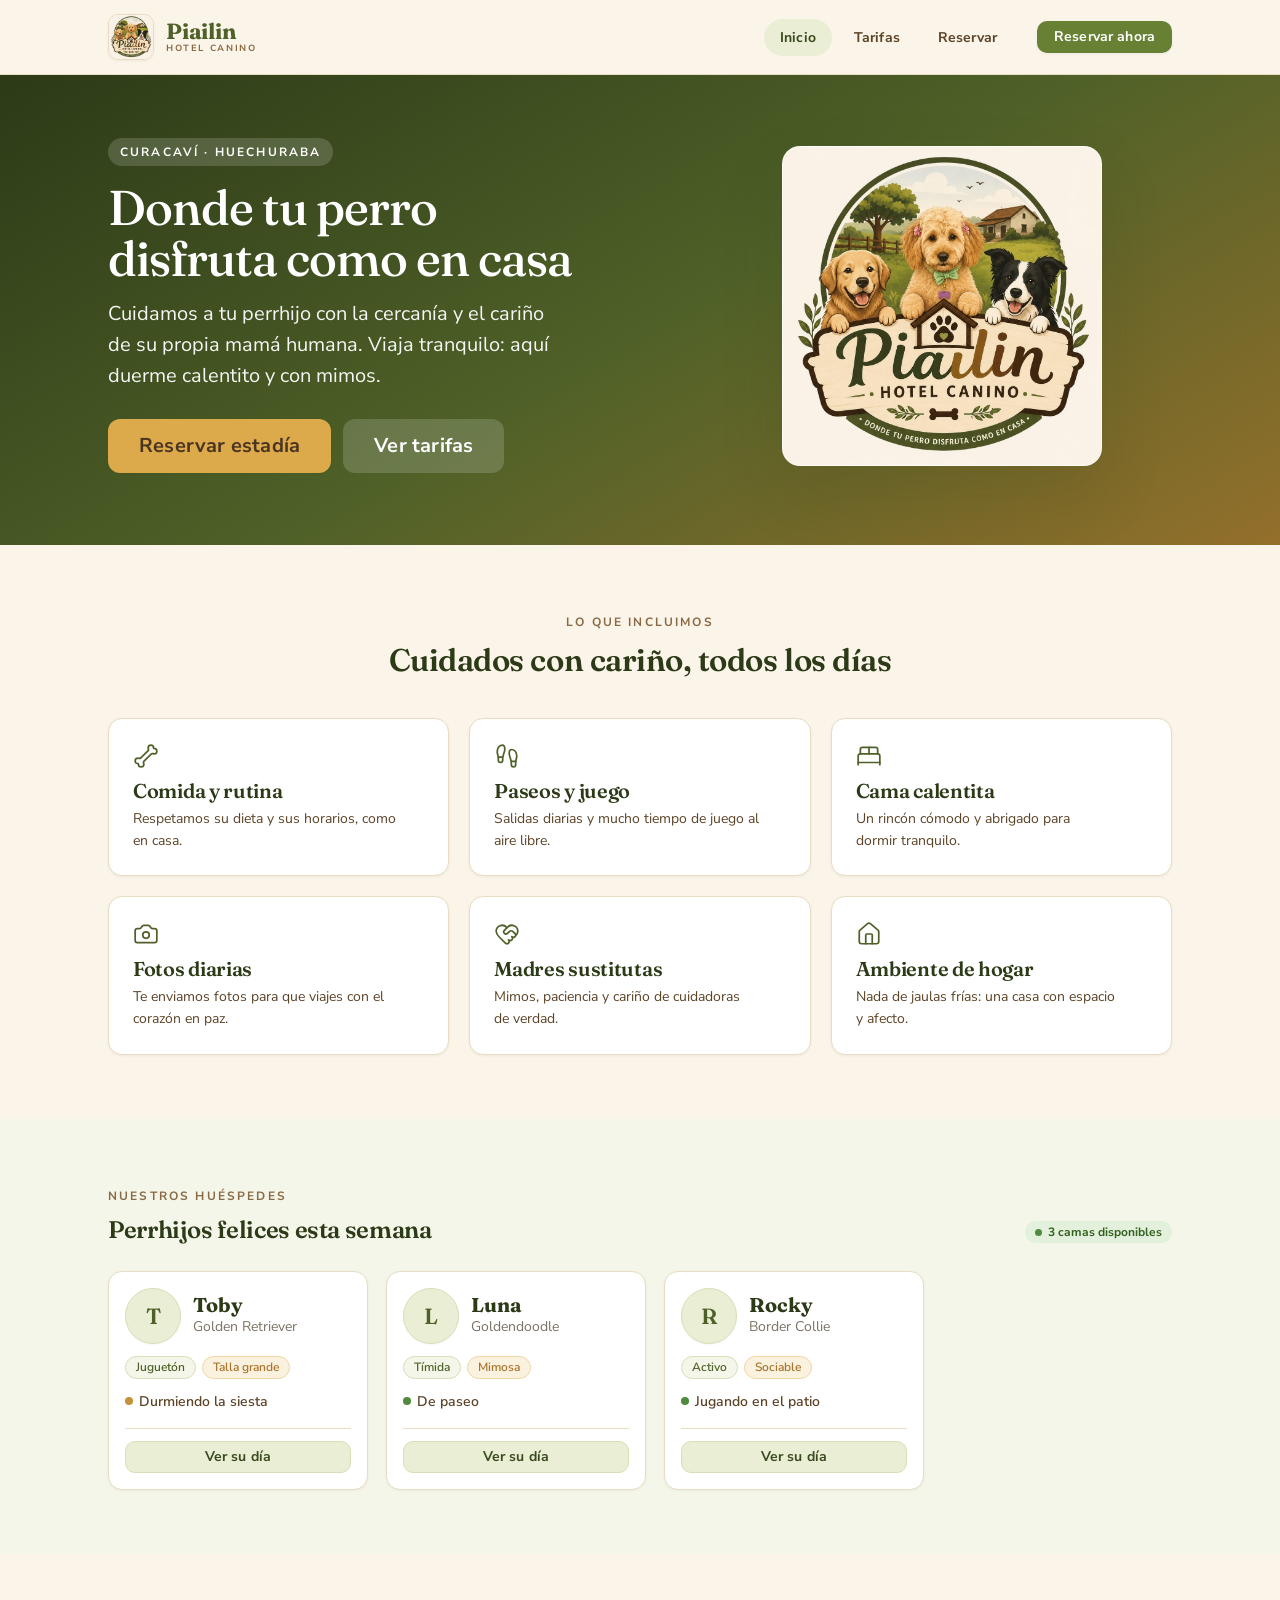
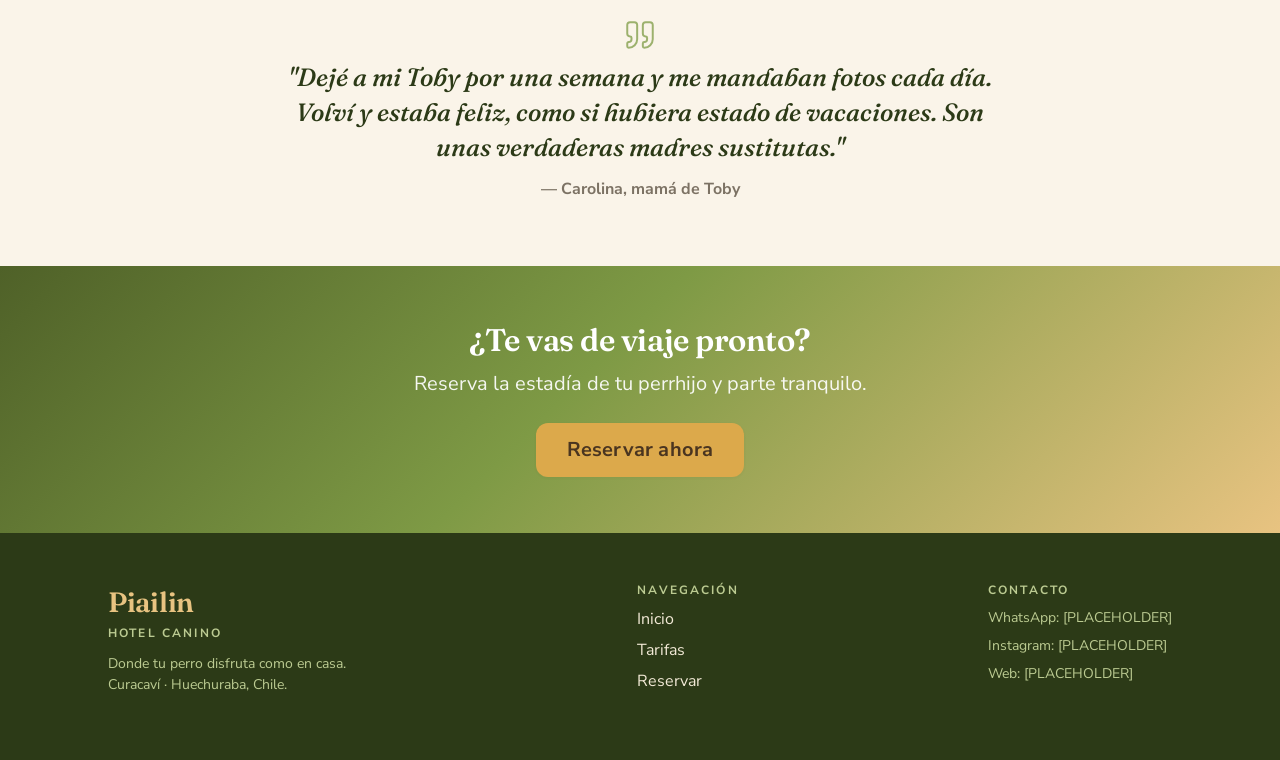
==== sitio-web/index.html @ 6dfc5bbe "Add files via upload" ====
<!DOCTYPE html>
<html lang="es-CL">
<head>
  <meta charset="UTF-8" />
  <meta name="viewport" content="width=device-width, initial-scale=1.0" />
  <title>Piailin · Hotel Canino — Donde tu perro disfruta como en casa</title>
  <meta name="description" content="Piailin Hotel Canino en Curacaví y Huechuraba. Cuidamos a tu perrhijo con la cercanía y el cariño de su propia mamá humana. Viaja tranquilo." />
  <link rel="icon" href="data:image/svg+xml,%3Csvg xmlns='http://www.w3.org/2000/svg' viewBox='0 0 32 32'%3E%3Crect width='32' height='32' rx='7' fill='%23678033'/%3E%3Ctext x='16' y='23' font-family='Georgia,serif' font-size='20' font-weight='700' fill='%23faf4e9' text-anchor='middle'%3EP%3C/text%3E%3C/svg%3E" />
  <link rel="stylesheet" href="./styles.css" />
</head>
<body>

  <!-- ===================== HEADER ===================== -->
  <header class="site-header">
    <div class="bar">
      <a class="brand-lockup" href="#home" data-nav="home">
        <img class="brand-logo" src="./assets/pialin-emblem.jpeg" alt="Logo Piailin Hotel Canino" />
        <span style="display:flex;flex-direction:column;line-height:1.05;text-align:left;">
          <span class="name">Piailin</span>
          <span class="eyebrow sub">Hotel Canino</span>
        </span>
      </a>
      <nav class="site-nav">
        <button class="navlink is-active" data-nav="home">Inicio</button>
        <button class="navlink" data-nav="tarifas">Tarifas</button>
        <button class="navlink" data-nav="reserva">Reservar</button>
      </nav>
      <button class="btn btn--primary btn--sm" data-nav="reserva">Reservar ahora</button>
    </div>
  </header>

  <main>
    <!-- ===================== INICIO ===================== -->
    <section class="view is-active" id="view-home">

      <!-- HERO -->
      <div class="hero">
        <div class="container">
          <div>
            <span class="eyebrow on-hero">Curacaví · Huechuraba</span>
            <h1>Donde tu perro<br />disfruta como en casa</h1>
            <p>Cuidamos a tu perrhijo con la cercanía y el cariño de su propia mamá humana. Viaja tranquilo: aquí duerme calentito y con mimos.</p>
            <div class="cta-row">
              <button class="btn btn--lg btn--secondary" data-nav="reserva">Reservar estadía</button>
              <button class="btn btn--lg btn--ghost-light" data-nav="tarifas">Ver tarifas</button>
            </div>
          </div>
          <div class="emblem-wrap">
            <img class="hero-logo" src="./assets/pialin-emblem.jpeg" alt="Piailin Hotel Canino" />
          </div>
        </div>
      </div>

      <!-- SERVICIOS -->
      <div class="container section">
        <div class="section-head">
          <span class="eyebrow">Lo que incluimos</span>
          <h2>Cuidados con cariño, todos los días</h2>
        </div>
        <div class="services-grid">
          <div class="card card--interactive"><div class="card-icon"><svg viewBox="0 0 24 24" fill="none" stroke="currentColor" stroke-linecap="round" stroke-linejoin="round" aria-hidden="true"><path d="M17 10c.7-.7 1.69 0 2.5 0a2.5 2.5 0 1 0 0-5 .5.5 0 0 1-.5-.5 2.5 2.5 0 1 0-5 0c0 .81.7 1.8 0 2.5l-7 7c-.7.7-1.69 0-2.5 0a2.5 2.5 0 0 0 0 5c.28 0 .5.22.5.5a2.5 2.5 0 1 0 5 0c0-.81-.7-1.8 0-2.5Z"/></svg></div><h3>Comida y rutina</h3><p>Respetamos su dieta y sus horarios, como en casa.</p></div>
          <div class="card card--interactive"><div class="card-icon"><svg viewBox="0 0 24 24" fill="none" stroke="currentColor" stroke-linecap="round" stroke-linejoin="round" aria-hidden="true"><path d="M4 16v-2.38C4 11.5 2.97 10.5 3 8c.03-2.72 1.49-6 4.5-6C9.37 2 10 3.8 10 5.5c0 3.11-2 5.66-2 8.68V16a2 2 0 1 1-4 0Z"/><path d="M20 20v-2.38c0-2.12 1.03-3.12 1-5.62-.03-2.72-1.49-6-4.5-6C14.63 6 14 7.8 14 9.5c0 3.11 2 5.66 2 8.68V20a2 2 0 1 0 4 0Z"/><path d="M16 17h4"/><path d="M4 13h4"/></svg></div><h3>Paseos y juego</h3><p>Salidas diarias y mucho tiempo de juego al aire libre.</p></div>
          <div class="card card--interactive"><div class="card-icon"><svg viewBox="0 0 24 24" fill="none" stroke="currentColor" stroke-linecap="round" stroke-linejoin="round" aria-hidden="true"><path d="M2 20v-8a2 2 0 0 1 2-2h16a2 2 0 0 1 2 2v8"/><path d="M4 10V6a2 2 0 0 1 2-2h12a2 2 0 0 1 2 2v4"/><path d="M12 4v6"/><path d="M2 18h20"/></svg></div><h3>Cama calentita</h3><p>Un rincón cómodo y abrigado para dormir tranquilo.</p></div>
          <div class="card card--interactive"><div class="card-icon"><svg viewBox="0 0 24 24" fill="none" stroke="currentColor" stroke-linecap="round" stroke-linejoin="round" aria-hidden="true"><path d="M13.997 4a2 2 0 0 1 1.76 1.05l.486.9A2 2 0 0 0 18.003 7H20a2 2 0 0 1 2 2v9a2 2 0 0 1-2 2H4a2 2 0 0 1-2-2V9a2 2 0 0 1 2-2h1.997a2 2 0 0 0 1.759-1.048l.489-.904A2 2 0 0 1 10.004 4z"/><circle cx="12" cy="13" r="3"/></svg></div><h3>Fotos diarias</h3><p>Te enviamos fotos para que viajes con el corazón en paz.</p></div>
          <div class="card card--interactive"><div class="card-icon"><svg viewBox="0 0 24 24" fill="none" stroke="currentColor" stroke-linecap="round" stroke-linejoin="round" aria-hidden="true"><path d="M19.414 14.414C21 12.828 22 11.5 22 9.5a5.5 5.5 0 0 0-9.591-3.676.6.6 0 0 1-.818.001A5.5 5.5 0 0 0 2 9.5c0 2.3 1.5 4 3 5.5l5.535 5.362a2 2 0 0 0 2.879.052 2.12 2.12 0 0 0-.004-3 2.124 2.124 0 1 0 3-3 2.124 2.124 0 0 0 3.004 0 2 2 0 0 0 0-2.828l-1.881-1.882a2.41 2.41 0 0 0-3.409 0l-1.71 1.71a2 2 0 0 1-2.828 0 2 2 0 0 1 0-2.828l2.823-2.762"/></svg></div><h3>Madres sustitutas</h3><p>Mimos, paciencia y cariño de cuidadoras de verdad.</p></div>
          <div class="card card--interactive"><div class="card-icon"><svg viewBox="0 0 24 24" fill="none" stroke="currentColor" stroke-linecap="round" stroke-linejoin="round" aria-hidden="true"><path d="M15 21v-8a1 1 0 0 0-1-1h-4a1 1 0 0 0-1 1v8"/><path d="M3 10a2 2 0 0 1 .709-1.528l7-6a2 2 0 0 1 2.582 0l7 6A2 2 0 0 1 21 10v9a2 2 0 0 1-2 2H5a2 2 0 0 1-2-2z"/></svg></div><h3>Ambiente de hogar</h3><p>Nada de jaulas frías: una casa con espacio y afecto.</p></div>
        </div>
      </div>

      <!-- HUÉSPEDES -->
      <div class="surface-soft">
        <div class="container section">
          <div class="guests-head">
            <div>
              <span class="eyebrow">Nuestros huéspedes</span>
              <h2 style="margin-top:8px;margin-bottom:0;">Perrhijos felices esta semana</h2>
            </div>
            <span class="badge badge--success"><span class="dot"></span>3 camas disponibles</span>
          </div>
          <div class="guests-row">

            <div class="card card--interactive petcard">
              <div class="pet-head">
                <span class="avatar avatar--initial">T</span>
                <div><div class="pet-name">Toby</div><div class="pet-breed">Golden Retriever</div></div>
              </div>
              <div class="pet-tags"><span class="tag">Juguetón</span><span class="tag tag--gold">Talla grande</span></div>
              <div class="pet-status"><span class="sdot sdot--resting"></span><span class="label">Durmiendo la siesta</span></div>
              <div class="pet-foot"><button class="btn btn--sm btn--soft btn--block">Ver su día</button></div>
            </div>

            <div class="card card--interactive petcard">
              <div class="pet-head">
                <span class="avatar avatar--initial">L</span>
                <div><div class="pet-name">Luna</div><div class="pet-breed">Goldendoodle</div></div>
              </div>
              <div class="pet-tags"><span class="tag">Tímida</span><span class="tag tag--gold">Mimosa</span></div>
              <div class="pet-status"><span class="sdot sdot--online"></span><span class="label">De paseo</span></div>
              <div class="pet-foot"><button class="btn btn--sm btn--soft btn--block">Ver su día</button></div>
            </div>

            <div class="card card--interactive petcard">
              <div class="pet-head">
                <span class="avatar avatar--initial">R</span>
                <div><div class="pet-name">Rocky</div><div class="pet-breed">Border Collie</div></div>
              </div>
              <div class="pet-tags"><span class="tag">Activo</span><span class="tag tag--gold">Sociable</span></div>
              <div class="pet-status"><span class="sdot sdot--online"></span><span class="label">Jugando en el patio</span></div>
              <div class="pet-foot"><button class="btn btn--sm btn--soft btn--block">Ver su día</button></div>
            </div>

          </div>
        </div>
      </div>

      <!-- TESTIMONIO -->
      <div class="container section">
        <div class="quote">
          <div class="svg-accent"><svg viewBox="0 0 24 24" fill="none" stroke="currentColor" stroke-linecap="round" stroke-linejoin="round" aria-hidden="true"><path d="M16 3a2 2 0 0 0-2 2v6a2 2 0 0 0 2 2 1 1 0 0 1 1 1v1a2 2 0 0 1-2 2 1 1 0 0 0-1 1v2a1 1 0 0 0 1 1 6 6 0 0 0 6-6V5a2 2 0 0 0-2-2z"/><path d="M5 3a2 2 0 0 0-2 2v6a2 2 0 0 0 2 2 1 1 0 0 1 1 1v1a2 2 0 0 1-2 2 1 1 0 0 0-1 1v2a1 1 0 0 0 1 1 6 6 0 0 0 6-6V5a2 2 0 0 0-2-2z"/></svg></div>
          <blockquote>"Dejé a mi Toby por una semana y me mandaban fotos cada día. Volví y estaba feliz, como si hubiera estado de vacaciones. Son unas verdaderas madres sustitutas."</blockquote>
          <cite>— Carolina, mamá de Toby</cite>
        </div>
      </div>

      <!-- CTA -->
      <div class="cta-band">
        <div class="container">
          <h2>¿Te vas de viaje pronto?</h2>
          <p>Reserva la estadía de tu perrhijo y parte tranquilo.</p>
          <button class="btn btn--lg btn--secondary" data-nav="reserva">Reservar ahora</button>
        </div>
      </div>
    </section>

    <!-- ===================== TARIFAS ===================== -->
    <section class="view" id="view-tarifas">
      <div class="hero" style="background:var(--gradient-soft);">
        <div class="container" style="display:block;text-align:center;padding:56px 28px;">
          <span class="eyebrow">Tarifas referenciales</span>
          <h1 style="color:var(--text-strong);font-size:var(--text-3xl);margin:12px 0 8px;">Planes pensados para su bienestar</h1>
          <p class="lead" style="color:var(--text-body);max-width:560px;margin:0 auto;">Todas las tarifas incluyen alimentación, cuidados, juego supervisado y fotos diarias. Valores en pesos chilenos (CLP).</p>
        </div>
      </div>

      <div class="container section">
        <table class="price-table">
          <thead>
            <tr><th>Modalidad</th><th>Semanal</th><th>Mensual</th></tr>
          </thead>
          <tbody>
            <tr><td class="modal">Hospedaje estándar (medianos y grandes)</td><td class="price">$89.900</td><td class="price">$299.900</td></tr>
            <tr><td class="modal">Hospedaje perros pequeños (hasta 10 kg)</td><td class="price">$79.900</td><td class="price">$269.900</td></tr>
            <tr><td class="modal">Suite con humano (duerme con persona de confianza)</td><td class="price">$109.900</td><td class="price">$369.900</td></tr>
            <tr><td class="modal">Cuidados especiales (medicamentos / atención adicional)</td><td class="price">$99.900</td><td class="price">$329.900</td></tr>
            <tr><td class="modal">Madre sustituta (acompañamiento constante)</td><td class="price">$119.900</td><td class="price">$399.900</td></tr>
          </tbody>
        </table>
        <p class="price-note">Las tarifas son referenciales — consulta el valor actualizado según temporada y disponibilidad.</p>

        <div class="section-head" style="margin-top:56px;">
          <span class="eyebrow">Premiamos la confianza</span>
          <h2>Descuentos para clientes recurrentes</h2>
        </div>
        <div class="disc-grid">
          <div class="card disc-card"><div class="level">Piailin Amigo</div><div class="cond">2ª estadía en adelante</div><div class="pct">5%</div></div>
          <div class="card disc-card"><div class="level">Piailin Familiar</div><div class="cond">3 estadías o más en el año</div><div class="pct">10%</div></div>
          <div class="card disc-card"><div class="level">Piailin Viajero</div><div class="cond">Plan mensual recurrente (3 meses+)</div><div class="pct">15%</div></div>
          <div class="card disc-card"><div class="level">Piailin Premium</div><div class="cond">Contrato anual o 6 meses seguidos</div><div class="pct">20% <span style="font-size:var(--text-sm);color:var(--text-muted);">+ prioridad</span></div></div>
          <div class="card disc-card"><div class="level">Multi-mascota</div><div class="cond">2+ perritos de la misma familia</div><div class="pct">10% <span style="font-size:var(--text-sm);color:var(--text-muted);">por mascota</span></div></div>
        </div>
        <p class="price-note">Descuentos acumulables hasta un máximo del 25%. El descuento multi-mascota aplica desde la segunda mascota.</p>
      </div>

      <div class="cta-band">
        <div class="container">
          <h2>¿Listo para reservar?</h2>
          <p>Cuéntanos de tu perrhijo y coordinamos su estadía.</p>
          <button class="btn btn--lg btn--secondary" data-nav="reserva">Reservar estadía</button>
        </div>
      </div>
    </section>

    <!-- ===================== RESERVA ===================== -->
    <section class="view" id="view-reserva">
      <div class="hero" style="background:var(--gradient-soft);">
        <div class="container" style="display:block;text-align:center;padding:56px 28px;">
          <span class="eyebrow">Reserva tu estadía</span>
          <h1 style="color:var(--text-strong);font-size:var(--text-3xl);margin:12px 0 8px;">Déjalo en buenas manos</h1>
          <p class="lead" style="color:var(--text-body);max-width:560px;margin:0 auto;">Completa los datos y te contactamos por WhatsApp para confirmar todo con cariño.</p>
        </div>
      </div>

      <div class="container section">
        <div class="reserva-grid">
          <!-- Formulario -->
          <form class="card" id="reserva-form" novalidate>
            <h2 style="font-size:var(--text-xl);">Datos de la reserva</h2>
            <div class="form-row">
              <label class="field"><span class="lbl">Tu nombre</span><span class="control"><input type="text" name="nombre" placeholder="Carolina" required /></span></label>
              <label class="field"><span class="lbl">WhatsApp</span><span class="control"><input type="tel" name="fono" placeholder="+56 9 ..." required /></span></label>
            </div>
            <div class="form-row">
              <label class="field"><span class="lbl">Nombre de tu perrhijo</span><span class="control"><input type="text" name="perro" placeholder="Toby" required /></span></label>
              <label class="field"><span class="lbl">Raza / tamaño</span><span class="control"><input type="text" name="raza" placeholder="Golden, talla grande" /></span></label>
            </div>
            <div class="form-row">
              <label class="field"><span class="lbl">Desde</span><span class="control"><input type="date" name="desde" required /></span></label>
              <label class="field"><span class="lbl">Hasta</span><span class="control"><input type="date" name="hasta" required /></span></label>
            </div>
            <div class="form-row">
              <label class="field"><span class="lbl">Modalidad</span><span class="control"><select name="modalidad">
                <option>Hospedaje estándar</option>
                <option>Hospedaje perros pequeños</option>
                <option>Suite con humano</option>
                <option>Cuidados especiales</option>
                <option>Madre sustituta</option>
              </select></span></label>
              <label class="field"><span class="lbl">Sede</span><span class="control"><select name="sede">
                <option>Curacaví (principal)</option>
                <option>Huechuraba</option>
              </select></span></label>
            </div>
            <label class="field"><span class="lbl">Cuéntanos de su rutina, mañas y mimos</span><span class="control"><textarea name="notas" placeholder="Come 2 veces al día, duerme en la cama, le encanta la pelota..."></textarea></span></label>
            <button type="submit" class="btn btn--lg btn--primary btn--block"><svg viewBox="0 0 24 24" fill="none" stroke="currentColor" stroke-linecap="round" stroke-linejoin="round" aria-hidden="true"><path d="M2.992 16.342a2 2 0 0 1 .094 1.167l-1.065 3.29a1 1 0 0 0 1.236 1.168l3.413-.998a2 2 0 0 1 1.099.092 10 10 0 1 0-4.777-4.719"/></svg> Enviar solicitud por WhatsApp</button>
            <p class="price-note" id="form-msg" style="display:none;"></p>
          </form>

          <!-- Aside de confianza -->
          <aside>
            <div class="card card--soft" style="margin-bottom:18px;">
              <h3 style="font-size:var(--text-lg);">Viaja tranquilo</h3>
              <p style="font-size:var(--text-sm);">Te enviamos fotos cada día y coordinamos todo por WhatsApp. Tu perrhijo duerme calentito y con mimos, como en casa.</p>
            </div>
            <div class="card">
              <h3 style="font-size:var(--text-lg);">Nuestras sedes</h3>
              <p style="font-size:var(--text-sm);margin-bottom:10px;"><strong>Curacaví</strong> — 5.000 m², zona rural, aire puro. Hospedaje, juegos, cuidados especiales y madres sustitutas.</p>
              <p style="font-size:var(--text-sm);margin:0;"><strong>Huechuraba</strong> — sector norte, acceso rápido. Punto de ingreso y servicio Piailin Express (pickup y delivery).</p>
            </div>
          </aside>
        </div>
      </div>
    </section>
  </main>

  <!-- ===================== FOOTER ===================== -->
  <footer class="site-footer">
    <div class="container">
      <div>
        <div class="name">Piailin</div>
        <div class="eyebrow" style="color:var(--green-300);">Hotel Canino</div>
        <p class="muted" style="margin-top:10px;max-width:280px;">Donde tu perro disfruta como en casa. Curacaví · Huechuraba, Chile.</p>
      </div>
      <div>
        <div class="eyebrow" style="color:var(--green-300);margin-bottom:8px;">Navegación</div>
        <p style="margin:0;"><a href="#home" data-nav="home">Inicio</a></p>
        <p style="margin:6px 0 0;"><a href="#tarifas" data-nav="tarifas">Tarifas</a></p>
        <p style="margin:6px 0 0;"><a href="#reserva" data-nav="reserva">Reservar</a></p>
      </div>
      <div>
        <div class="eyebrow" style="color:var(--green-300);margin-bottom:8px;">Contacto</div>
        <p class="muted" style="margin:0;">WhatsApp: [PLACEHOLDER]</p>
        <p class="muted" style="margin:6px 0 0;">Instagram: [PLACEHOLDER]</p>
        <p class="muted" style="margin:6px 0 0;">Web: [PLACEHOLDER]</p>
      </div>
    </div>
  </footer>

  <script>
    // --- Router simple por vistas ---
    function navigate(view) {
      document.querySelectorAll('.view').forEach(v => v.classList.remove('is-active'));
      var target = document.getElementById('view-' + view);
      if (target) target.classList.add('is-active');
      document.querySelectorAll('.site-nav .navlink').forEach(b => {
        b.classList.toggle('is-active', b.getAttribute('data-nav') === view);
      });
      window.scrollTo({ top: 0, behavior: 'smooth' });
      if (history.replaceState) history.replaceState(null, '', '#' + view);
    }
    document.addEventListener('click', function (e) {
      var el = e.target.closest('[data-nav]');
      if (!el) return;
      e.preventDefault();
      navigate(el.getAttribute('data-nav'));
    });
    // Vista inicial desde el hash
    var initial = (location.hash || '#home').replace('#', '');
    if (document.getElementById('view-' + initial)) navigate(initial);

    // --- Envío del formulario por WhatsApp ---
    // ⬇️ PON AQUÍ EL NÚMERO de WhatsApp del hotel, formato internacional sin "+" ni espacios.
    //    Ejemplo Chile: '56912345678'. Si lo dejas vacío, WhatsApp te dejará elegir el contacto.
    var WHATSAPP_NUMERO = ''; // [PLACEHOLDER]

    document.getElementById('reserva-form').addEventListener('submit', function (e) {
      e.preventDefault();
      var f = this;
      var msg = document.getElementById('form-msg');

      // Validación básica de los campos requeridos
      if (!f.checkValidity()) {
        msg.style.display = 'block';
        msg.style.color = 'var(--danger)';
        msg.textContent = 'Completa los datos requeridos para enviar tu solicitud.';
        f.reportValidity();
        return;
      }

      var g = function (n) { return (f.elements[n] && f.elements[n].value.trim()) || '—'; };
      var lineas = [
        'Hola Piailin 🐾 Quiero reservar una estadía.',
        '',
        '👤 Nombre: ' + g('nombre'),
        '📱 WhatsApp: ' + g('fono'),
        '🐶 Perrhijo: ' + g('perro') + ' (' + g('raza') + ')',
        '📅 Fechas: ' + g('desde') + ' a ' + g('hasta'),
        '🏠 Modalidad: ' + g('modalidad'),
        '📍 Sede: ' + g('sede'),
        '📝 Notas: ' + g('notas')
      ];
      var texto = encodeURIComponent(lineas.join('\n'));
      var url = 'https://wa.me/' + WHATSAPP_NUMERO + '?text=' + texto;

      window.open(url, '_blank');

      msg.style.display = 'block';
      msg.style.color = 'var(--success)';
      msg.textContent = WHATSAPP_NUMERO
        ? '¡Gracias! Abrimos WhatsApp con tu solicitud lista para enviar.'
        : '¡Gracias! Abrimos WhatsApp con tu mensaje listo — elige el contacto de Piailin para enviarlo.';
    });
  </script>
</body>
</html>
---- sitio-web/styles.css ----
/* ============================================================
   PIALIN — Sitio web · entrada de estilos
   Reúne los tokens del sistema de diseño + estilos del sitio.
   ============================================================ */
@import url('./tokens/typography.css');
@import url('./tokens/colors.css');
@import url('./tokens/spacing.css');
@import url('./tokens/base.css');
@import url('./components.css');
@import url('./refine.css');
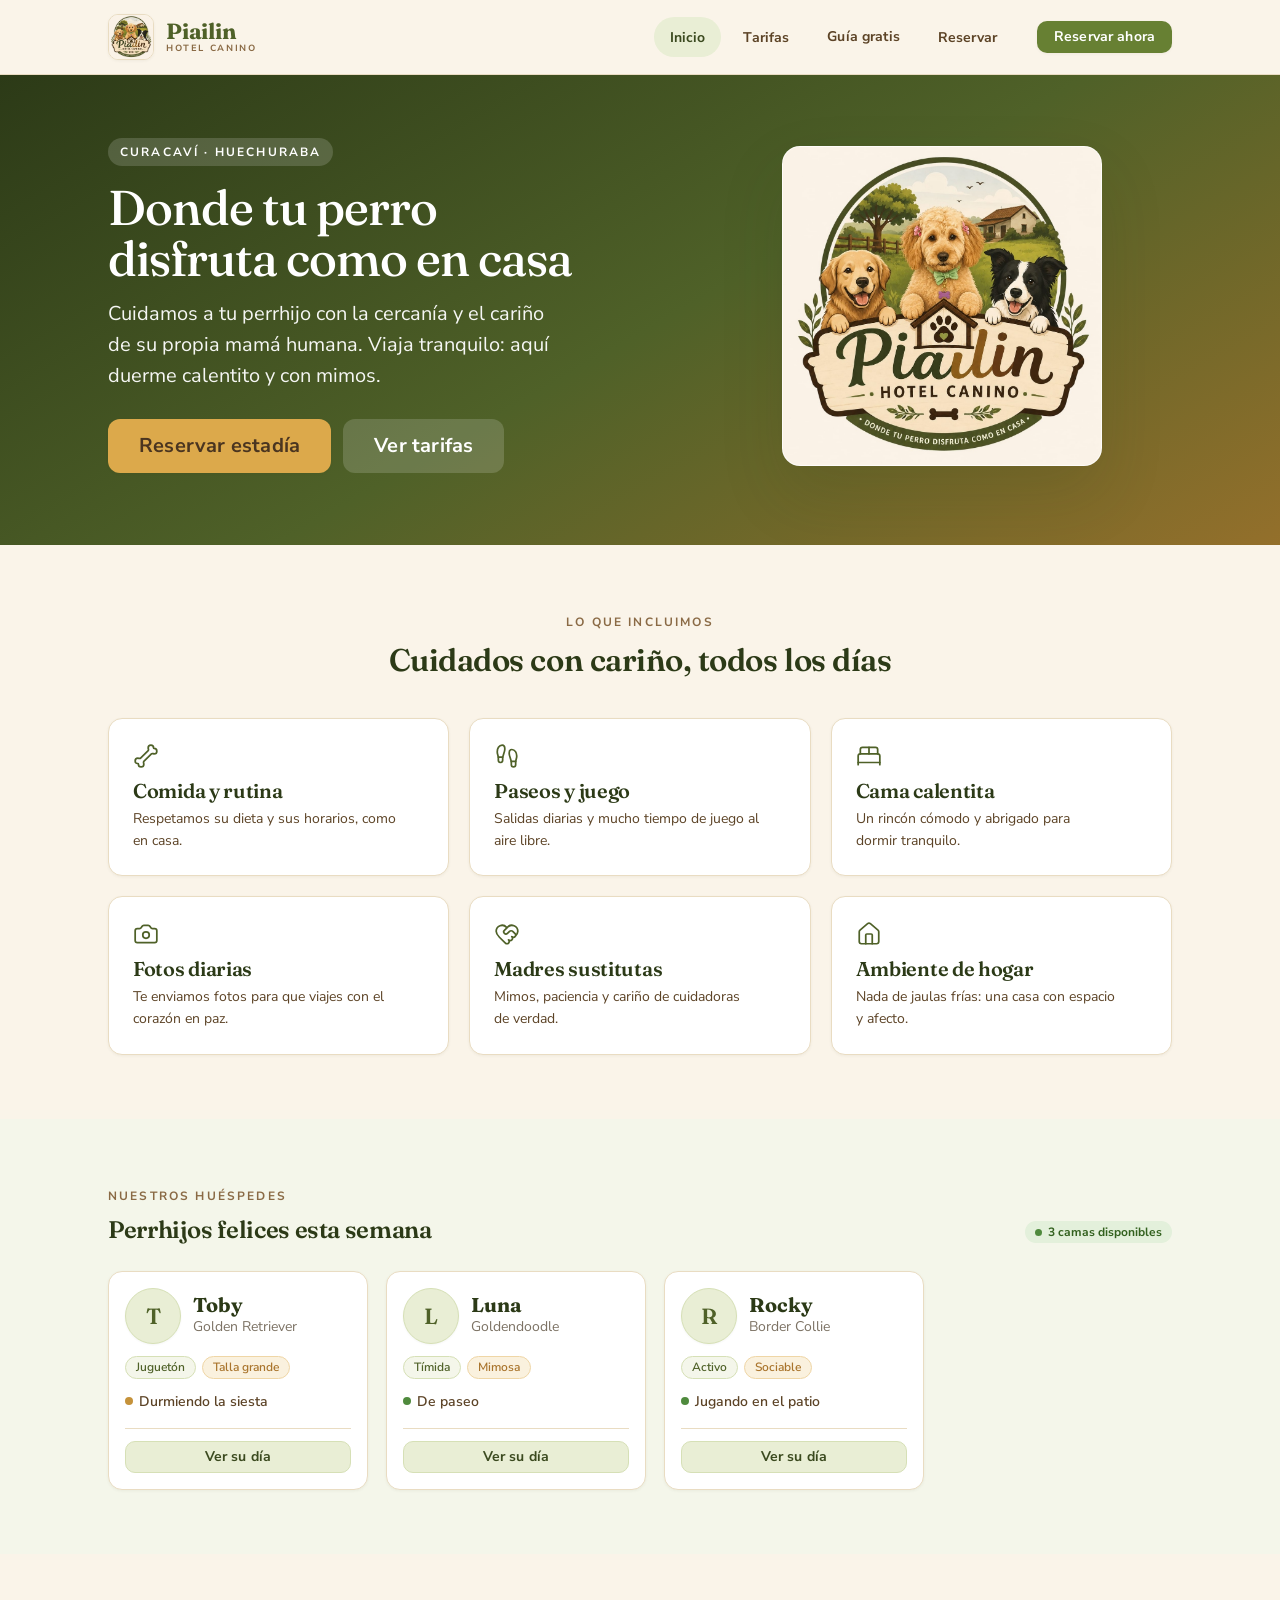
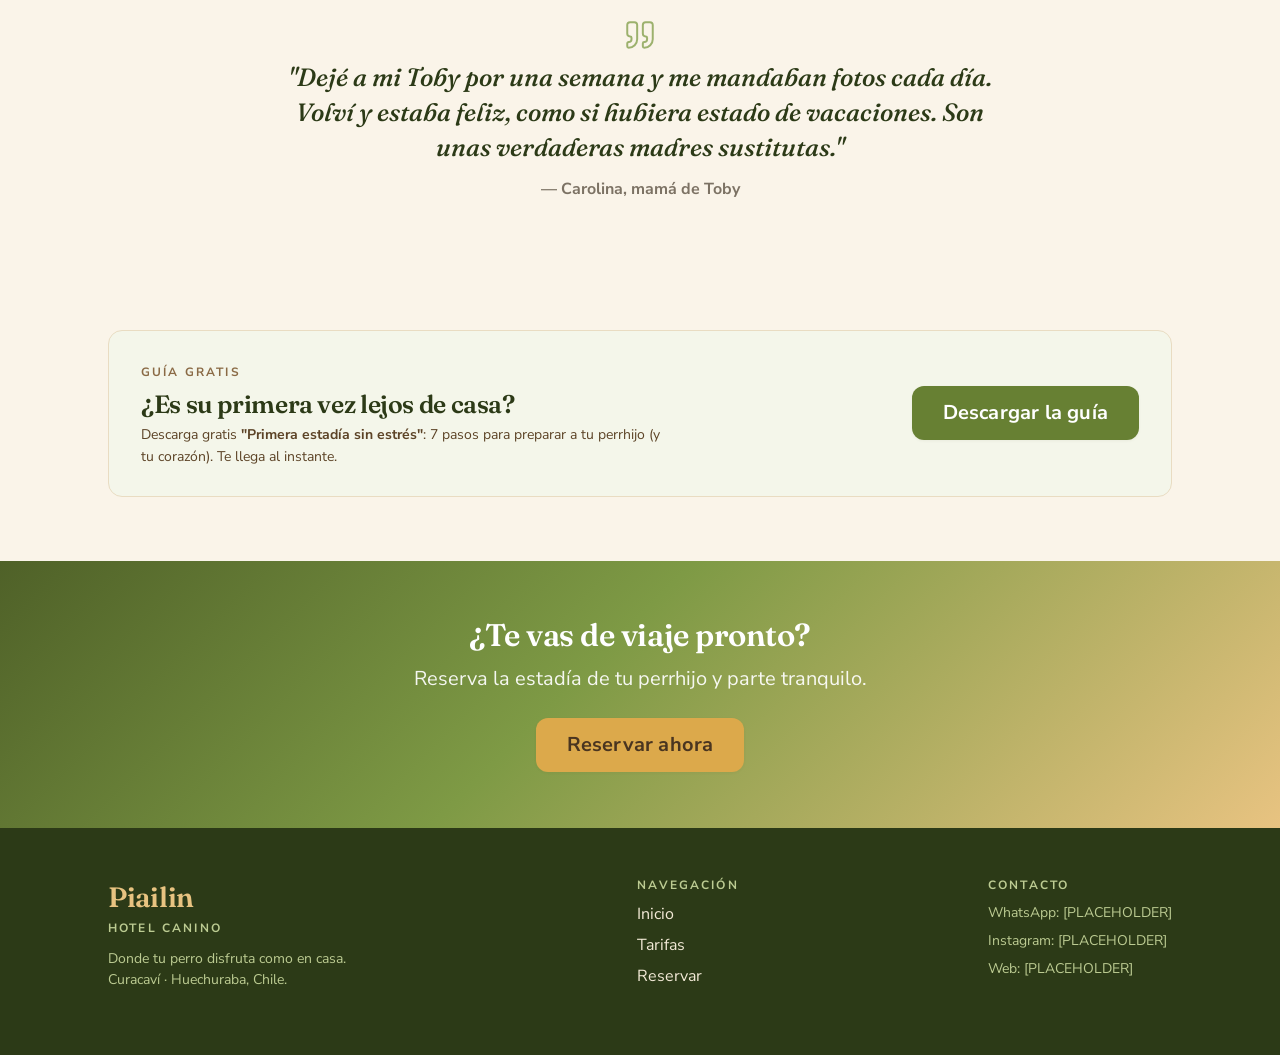
==== commit f3c3dacb: "Add files via upload" ====
--- a/sitio-web/index.html
+++ b/sitio-web/index.html
@@ -23,6 +23,7 @@
       <nav class="site-nav">
         <button class="navlink is-active" data-nav="home">Inicio</button>
         <button class="navlink" data-nav="tarifas">Tarifas</button>
+        <a class="navlink" href="./guia.html">Guía gratis</a>
         <button class="navlink" data-nav="reserva">Reservar</button>
       </nav>
       <button class="btn btn--primary btn--sm" data-nav="reserva">Reservar ahora</button>
@@ -119,6 +120,18 @@
           <div class="svg-accent"><svg viewBox="0 0 24 24" fill="none" stroke="currentColor" stroke-linecap="round" stroke-linejoin="round" aria-hidden="true"><path d="M16 3a2 2 0 0 0-2 2v6a2 2 0 0 0 2 2 1 1 0 0 1 1 1v1a2 2 0 0 1-2 2 1 1 0 0 0-1 1v2a1 1 0 0 0 1 1 6 6 0 0 0 6-6V5a2 2 0 0 0-2-2z"/><path d="M5 3a2 2 0 0 0-2 2v6a2 2 0 0 0 2 2 1 1 0 0 1 1 1v1a2 2 0 0 1-2 2 1 1 0 0 0-1 1v2a1 1 0 0 0 1 1 6 6 0 0 0 6-6V5a2 2 0 0 0-2-2z"/></svg></div>
           <blockquote>"Dejé a mi Toby por una semana y me mandaban fotos cada día. Volví y estaba feliz, como si hubiera estado de vacaciones. Son unas verdaderas madres sustitutas."</blockquote>
           <cite>— Carolina, mamá de Toby</cite>
+        </div>
+      </div>
+
+      <!-- IMÁN DE LEADS: guía gratis -->
+      <div class="container section">
+        <div class="card card--soft" style="display:grid;grid-template-columns:1fr auto;gap:24px;align-items:center;padding:28px 32px;">
+          <div>
+            <span class="eyebrow">Guía gratis</span>
+            <h2 style="font-size:var(--text-xl);margin:6px 0 6px;">¿Es su primera vez lejos de casa?</h2>
+            <p style="margin:0;color:var(--text-body);max-width:520px;">Descarga gratis <strong>"Primera estadía sin estrés"</strong>: 7 pasos para preparar a tu perrhijo (y tu corazón). Te llega al instante.</p>
+          </div>
+          <a class="btn btn--lg btn--primary" href="./guia.html">Descargar la guía</a>
         </div>
       </div>
 
@@ -221,7 +234,9 @@
               </select></span></label>
             </div>
             <label class="field"><span class="lbl">Cuéntanos de su rutina, mañas y mimos</span><span class="control"><textarea name="notas" placeholder="Come 2 veces al día, duerme en la cama, le encanta la pelota..."></textarea></span></label>
-            <button type="submit" class="btn btn--lg btn--primary btn--block"><svg viewBox="0 0 24 24" fill="none" stroke="currentColor" stroke-linecap="round" stroke-linejoin="round" aria-hidden="true"><path d="M2.992 16.342a2 2 0 0 1 .094 1.167l-1.065 3.29a1 1 0 0 0 1.236 1.168l3.413-.998a2 2 0 0 1 1.099.092 10 10 0 1 0-4.777-4.719"/></svg> Enviar solicitud por WhatsApp</button>
+            <input type="hidden" name="_subject" value="Nueva reserva — Piailin Hotel Canino" />
+            <button type="submit" class="btn btn--lg btn--primary btn--block"><svg viewBox="0 0 24 24" fill="none" stroke="currentColor" stroke-linecap="round" stroke-linejoin="round" aria-hidden="true"><path d="M2.992 16.342a2 2 0 0 1 .094 1.167l-1.065 3.29a1 1 0 0 0 1.236 1.168l3.413-.998a2 2 0 0 1 1.099.092 10 10 0 1 0-4.777-4.719"/></svg> Enviar reserva</button>
+            <p style="font-size:var(--text-xs);color:var(--text-muted);margin-top:10px;text-align:center;">Al enviar, recibiremos tus datos para coordinar la reserva y te contactaremos por correo o WhatsApp. No los compartimos con terceros.</p>
             <p class="price-note" id="form-msg" style="display:none;"></p>
           </form>
 
@@ -287,10 +302,17 @@
     var initial = (location.hash || '#home').replace('#', '');
     if (document.getElementById('view-' + initial)) navigate(initial);
 
-    // --- Envío del formulario por WhatsApp ---
-    // ⬇️ PON AQUÍ EL NÚMERO de WhatsApp del hotel, formato internacional sin "+" ni espacios.
-    //    Ejemplo Chile: '56912345678'. Si lo dejas vacío, WhatsApp te dejará elegir el contacto.
+    // ============================================================
+    //  CONFIGURACIÓN DEL FORMULARIO DE RESERVA
+    // ============================================================
+    // 1) Número de WhatsApp del hotel (formato internacional sin "+" ni espacios).
+    //    Ejemplo Chile: '56912345678'. Si lo dejas vacío, WhatsApp deja elegir el contacto.
     var WHATSAPP_NUMERO = ''; // [PLACEHOLDER]
+
+    // 2) Endpoint de Formspree para recibir las reservas por CORREO.
+    //    Crea una cuenta gratis en formspree.io, crea un formulario y pega aquí su URL.
+    //    Ejemplo: 'https://formspree.io/f/abcdwxyz'. Si lo dejas vacío, solo se usa WhatsApp.
+    var FORMSPREE_ENDPOINT = ''; // [PLACEHOLDER]
 
     document.getElementById('reserva-form').addEventListener('submit', function (e) {
       e.preventDefault();
@@ -318,16 +340,41 @@
         '📍 Sede: ' + g('sede'),
         '📝 Notas: ' + g('notas')
       ];
-      var texto = encodeURIComponent(lineas.join('\n'));
-      var url = 'https://wa.me/' + WHATSAPP_NUMERO + '?text=' + texto;
-
-      window.open(url, '_blank');
-
-      msg.style.display = 'block';
-      msg.style.color = 'var(--success)';
-      msg.textContent = WHATSAPP_NUMERO
-        ? '¡Gracias! Abrimos WhatsApp con tu solicitud lista para enviar.'
-        : '¡Gracias! Abrimos WhatsApp con tu mensaje listo — elige el contacto de Piailin para enviarlo.';
+
+      function abrirWhatsApp() {
+        var url = 'https://wa.me/' + WHATSAPP_NUMERO + '?text=' + encodeURIComponent(lineas.join('\n'));
+        window.open(url, '_blank');
+      }
+      function exito(textoExtra) {
+        msg.style.display = 'block';
+        msg.style.color = 'var(--success)';
+        msg.textContent = '¡Gracias! Recibimos tu reserva' + (textoExtra || '') + ' Te contactaremos pronto. 🐾';
+        f.reset();
+      }
+      function errorSuave() {
+        msg.style.display = 'block';
+        msg.style.color = 'var(--danger)';
+        msg.textContent = 'No pudimos guardar la reserva, pero abrimos WhatsApp para que nos escribas directo.';
+      }
+
+      // 1) Guardar en el correo (Formspree) si está configurado; luego 2) abrir WhatsApp.
+      if (FORMSPREE_ENDPOINT) {
+        fetch(FORMSPREE_ENDPOINT, {
+          method: 'POST',
+          body: new FormData(f),
+          headers: { 'Accept': 'application/json' }
+        }).then(function (r) {
+          abrirWhatsApp();
+          if (r.ok) { exito(' por correo y abrimos WhatsApp.'); }
+          else { errorSuave(); }
+        }).catch(function () {
+          abrirWhatsApp();
+          errorSuave();
+        });
+      } else {
+        abrirWhatsApp();
+        exito(WHATSAPP_NUMERO ? ' y abrimos WhatsApp.' : ' — elige el contacto de Piailin en WhatsApp para enviarlo.');
+      }
     });
   </script>
 </body>
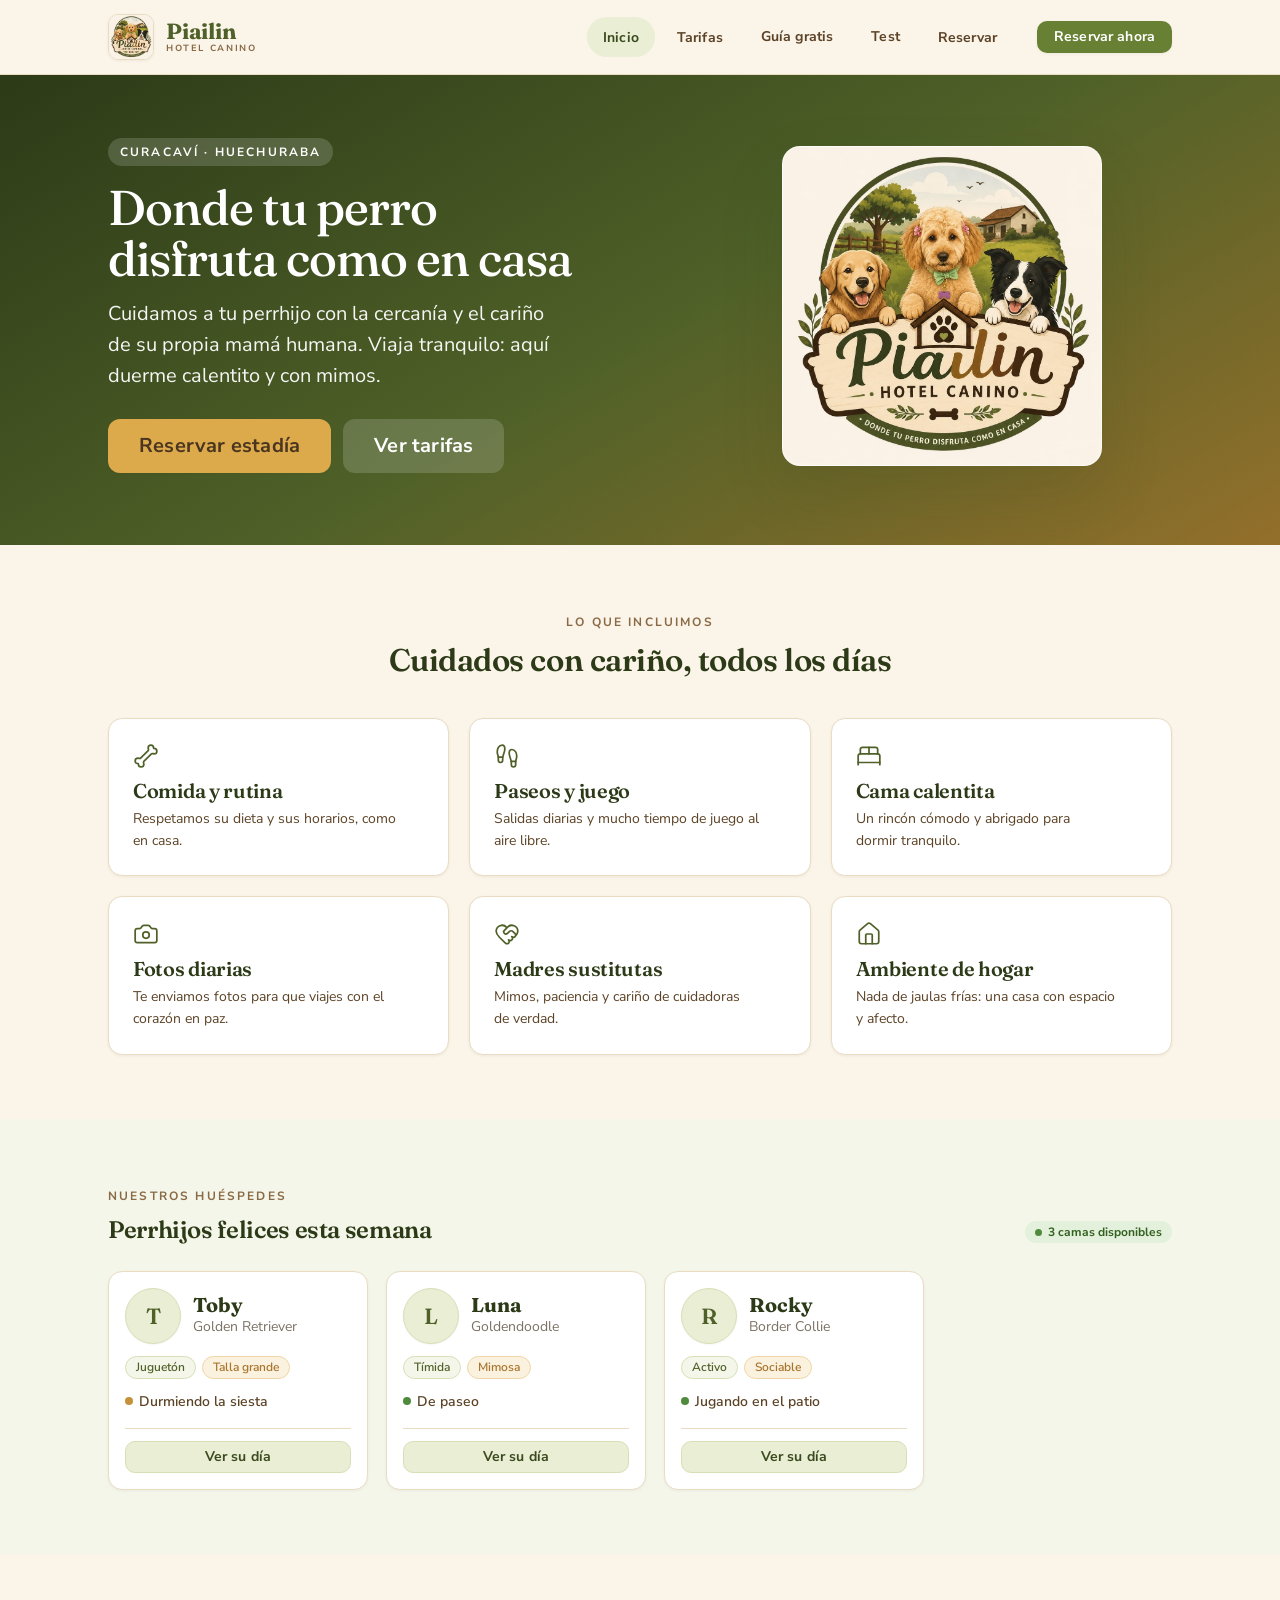
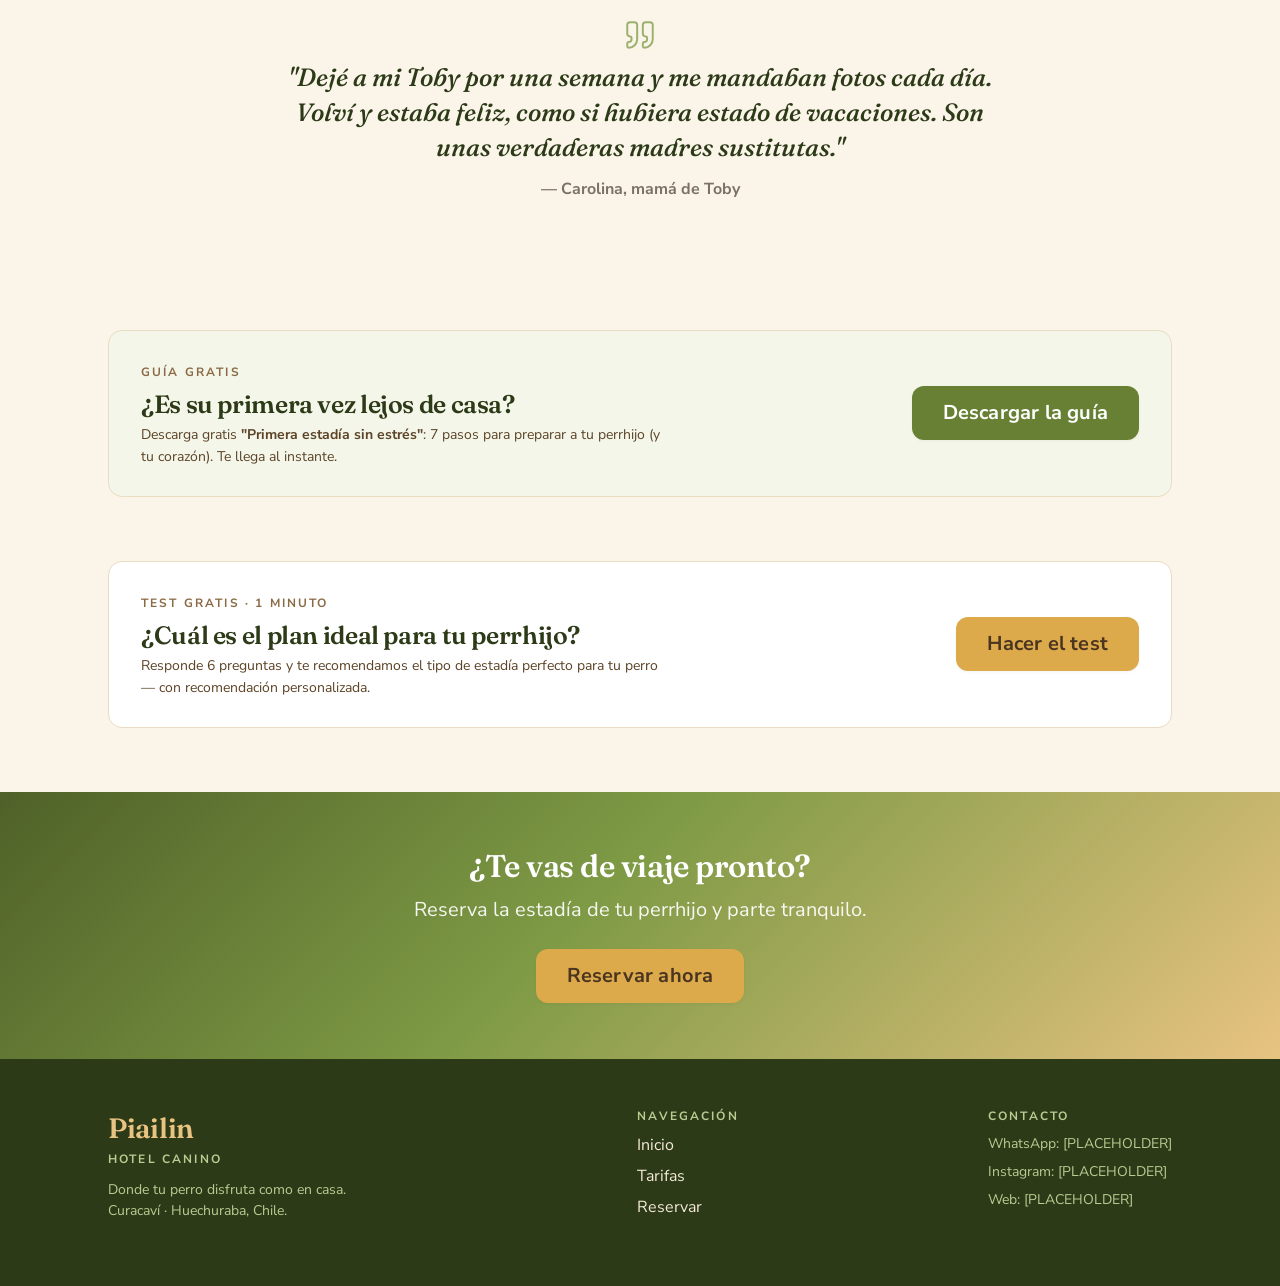
==== commit 75065821: "Add files via upload" ====
--- a/sitio-web/index.html
+++ b/sitio-web/index.html
@@ -24,6 +24,7 @@
         <button class="navlink is-active" data-nav="home">Inicio</button>
         <button class="navlink" data-nav="tarifas">Tarifas</button>
         <a class="navlink" href="./guia.html">Guía gratis</a>
+        <a class="navlink" href="./test.html">Test</a>
         <button class="navlink" data-nav="reserva">Reservar</button>
       </nav>
       <button class="btn btn--primary btn--sm" data-nav="reserva">Reservar ahora</button>
@@ -132,6 +133,18 @@
             <p style="margin:0;color:var(--text-body);max-width:520px;">Descarga gratis <strong>"Primera estadía sin estrés"</strong>: 7 pasos para preparar a tu perrhijo (y tu corazón). Te llega al instante.</p>
           </div>
           <a class="btn btn--lg btn--primary" href="./guia.html">Descargar la guía</a>
+        </div>
+      </div>
+
+      <!-- MINI APP: test plan ideal -->
+      <div class="container section" style="padding-top:0;">
+        <div class="card card--outlined" style="display:grid;grid-template-columns:1fr auto;gap:24px;align-items:center;padding:28px 32px;">
+          <div>
+            <span class="eyebrow">Test gratis · 1 minuto</span>
+            <h2 style="font-size:var(--text-xl);margin:6px 0 6px;">¿Cuál es el plan ideal para tu perrhijo?</h2>
+            <p style="margin:0;color:var(--text-body);max-width:520px;">Responde 6 preguntas y te recomendamos el tipo de estadía perfecto para tu perro — con recomendación personalizada.</p>
+          </div>
+          <a class="btn btn--lg btn--secondary" href="./test.html">Hacer el test</a>
         </div>
       </div>
 
@@ -312,7 +325,7 @@
     // 2) Endpoint de Formspree para recibir las reservas por CORREO.
     //    Crea una cuenta gratis en formspree.io, crea un formulario y pega aquí su URL.
     //    Ejemplo: 'https://formspree.io/f/abcdwxyz'. Si lo dejas vacío, solo se usa WhatsApp.
-    var FORMSPREE_ENDPOINT = ''; // [PLACEHOLDER]
+    var FORMSPREE_ENDPOINT = 'https://formspree.io/f/xlgkwqwk';
 
     document.getElementById('reserva-form').addEventListener('submit', function (e) {
       e.preventDefault();
